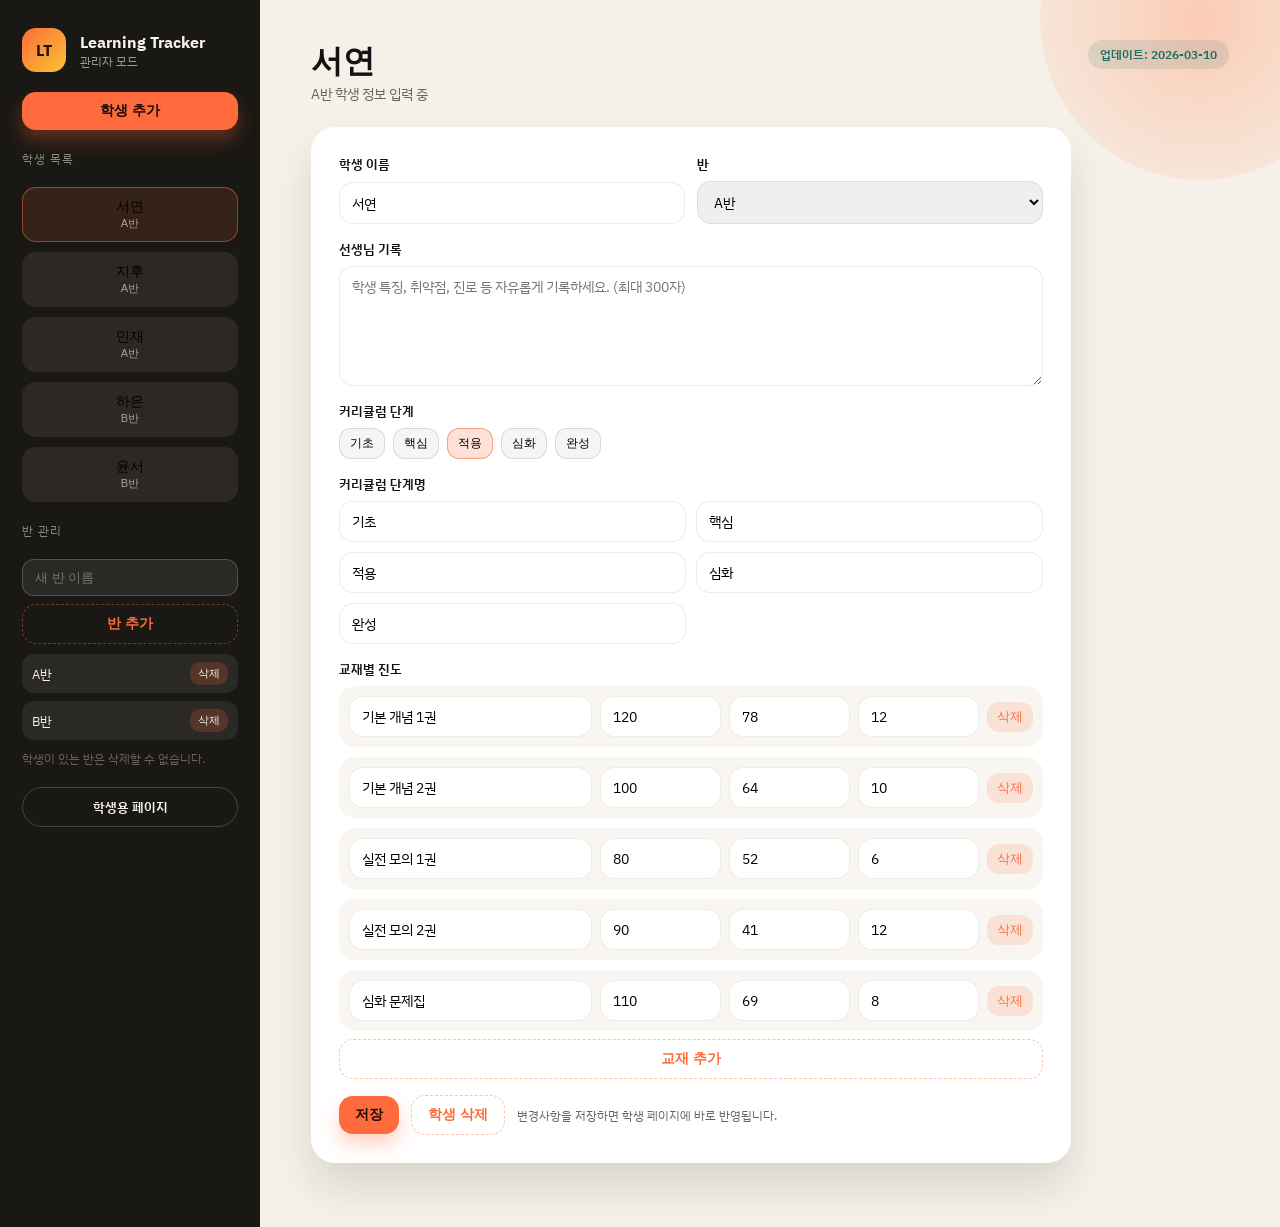
==== admin.html @ 5e3a5929 "helloworld" ====
﻿<!DOCTYPE html>
<html lang="ko">
<head>
  <meta charset="UTF-8" />
  <meta name="viewport" content="width=device-width, initial-scale=1" />
  <title>관리자 - 학습 트래커</title>
  <link rel="preconnect" href="https://fonts.googleapis.com" />
  <link rel="preconnect" href="https://fonts.gstatic.com" crossorigin />
  <link href="https://fonts.googleapis.com/css2?family=IBM+Plex+Sans+KR:wght@300;400;500;600;700&family=Unbounded:wght@500;700&display=swap" rel="stylesheet" />
  <link rel="stylesheet" href="styles.css" />
</head>
<body class="admin">
  <div class="background">
    <div class="orb orb--three"></div>
    <div class="orb orb--four"></div>
  </div>

  <div class="admin-shell">
    <aside class="admin-sidebar">
      <div class="brand">
        <div class="brand__badge">LT</div>
        <div>
          <div class="brand__title">Learning Tracker</div>
          <div class="brand__subtitle">관리자 모드</div>
        </div>
      </div>

      <button class="primary-button" id="addStudentButton">학생 추가</button>
      <div class="nav-title">학생 목록</div>
      <div class="student-list" id="studentListNav"></div>
      <div class="nav-title">반 관리</div>
      <div class="class-manager">
        <div class="class-input">
          <input id="classNameInput" type="text" placeholder="새 반 이름" />
          <button class="ghost-button" id="addClassButton">반 추가</button>
        </div>
        <div class="class-list" id="classList"></div>
        <p class="helper" id="classHelper">학생이 있는 반은 삭제할 수 없습니다.</p>
      </div>
      <a class="link-button link-button--ghost" href="index.html">학생용 페이지</a>
    </aside>

    <main class="admin-main">
      <header class="admin-header">
        <div>
          <h1 id="adminStudentName">학생 선택</h1>
          <p class="muted" id="adminSubtitle">왼쪽에서 학생을 선택해 정보를 입력하세요.</p>
        </div>
        <div class="pill" id="updatedAt">업데이트: -</div>
      </header>

      <section class="admin-card">
        <div class="field-row">
          <div class="field">
            <label for="studentNameInput">학생 이름</label>
            <input id="studentNameInput" type="text" placeholder="학생 이름" />
          </div>
          <div class="field">
            <label for="classSelect">반</label>
            <select id="classSelect"></select>
          </div>
        </div>

        <div class="field">
          <label for="teacherNotes">선생님 기록</label>
          <textarea id="teacherNotes" maxlength="300" placeholder="학생 특징, 취약점, 진로 등 자유롭게 기록하세요. (최대 300자)"></textarea>
        </div>

        <div class="field">
          <label for="curriculumSelect">커리큘럼 단계</label>
          <div class="stepper-input" id="curriculumSelect"></div>
        </div>

        <div class="field">
          <label for="curriculumNames">커리큘럼 단계명</label>
          <div class="curriculum-names" id="curriculumNames"></div>
        </div>

        <div class="field">
          <label>교재별 진도</label>
          <div class="books" id="booksContainer"></div>
          <button class="ghost-button" id="addBookButton">교재 추가</button>
        </div>

        <div class="actions">
          <button class="primary-button" id="saveButton">저장</button>
          <button class="ghost-button" id="deleteStudentButton">학생 삭제</button>
          <span class="helper" id="saveHelper">변경사항을 저장하면 학생 페이지에 바로 반영됩니다.</span>
        </div>
      </section>
    </main>
  </div>

  <script src="data.js"></script>
  <script src="store.js"></script>
  <script src="admin.js"></script>
</body>
</html>
---- styles.css ----
﻿:root {
  --bg: #f6f1e8;
  --ink: #131313;
  --muted: #6a645b;
  --card: #ffffff;
  --accent: #ff6b3d;
  --accent-2: #1f6c63;
  --accent-3: #f7c531;
  --accent-4: #2b2d49;
  --shadow: 0 24px 40px rgba(18, 18, 18, 0.12);
  --outline: rgba(19, 19, 19, 0.08);
}

* {
  box-sizing: border-box;
  margin: 0;
  padding: 0;
}

body {
  font-family: "IBM Plex Sans KR", sans-serif;
  color: var(--ink);
  background: var(--bg);
  min-height: 100vh;
  position: relative;
  overflow-x: hidden;
}

.background {
  position: fixed;
  inset: 0;
  z-index: -1;
  overflow: hidden;
}

.orb {
  position: absolute;
  border-radius: 999px;
  filter: blur(0px);
  opacity: 0.7;
  animation: float 12s ease-in-out infinite;
}

.orb--one {
  width: 340px;
  height: 340px;
  background: radial-gradient(circle, rgba(255, 213, 153, 0.9), rgba(255, 213, 153, 0));
  top: -120px;
  left: -80px;
}

.orb--two {
  width: 280px;
  height: 280px;
  background: radial-gradient(circle, rgba(104, 177, 166, 0.8), rgba(104, 177, 166, 0));
  bottom: -120px;
  right: -60px;
  animation-delay: 2s;
}

.orb--three {
  width: 320px;
  height: 320px;
  background: radial-gradient(circle, rgba(255, 173, 140, 0.8), rgba(255, 173, 140, 0));
  top: -140px;
  right: -80px;
}

.orb--four {
  width: 260px;
  height: 260px;
  background: radial-gradient(circle, rgba(80, 110, 168, 0.6), rgba(80, 110, 168, 0));
  bottom: -120px;
  left: -60px;
  animation-delay: 3s;
}

@keyframes float {
  0%,
  100% {
    transform: translateY(0px);
  }
  50% {
    transform: translateY(20px);
  }
}

h1, h2, h3 {
  font-family: "Unbounded", sans-serif;
  letter-spacing: -0.5px;
}

a {
  color: inherit;
  text-decoration: none;
}

.muted {
  color: var(--muted);
  font-size: 14px;
}

.helper {
  color: var(--muted);
  font-size: 12px;
}

.pill {
  background: rgba(31, 108, 99, 0.12);
  color: var(--accent-2);
  padding: 6px 12px;
  border-radius: 999px;
  font-size: 12px;
  font-weight: 600;
}

.link-button {
  padding: 10px 16px;
  border-radius: 999px;
  background: rgba(19, 19, 19, 0.08);
  font-weight: 600;
  font-size: 13px;
  transition: transform 0.2s ease, background 0.2s ease;
}

.link-button:hover {
  background: rgba(19, 19, 19, 0.16);
  transform: translateY(-1px);
}

.link-button--ghost {
  background: transparent;
  border: 1px solid rgba(248, 246, 242, 0.2);
  color: #f7f3ed;
  text-align: center;
}

.primary-button,
.ghost-button {
  border: none;
  border-radius: 14px;
  padding: 10px 16px;
  font-weight: 600;
  font-size: 14px;
  cursor: pointer;
  transition: transform 0.2s ease, box-shadow 0.2s ease;
}

.primary-button {
  background: var(--accent);
  color: #1b0c06;
  box-shadow: 0 10px 18px rgba(255, 107, 61, 0.3);
}

.primary-button:hover {
  transform: translateY(-1px);
}

.ghost-button {
  background: transparent;
  color: var(--accent);
  border: 1px dashed rgba(255, 107, 61, 0.4);
}

.topbar {
  display: flex;
  align-items: center;
  justify-content: space-between;
  padding: 24px clamp(20px, 4vw, 48px);
}

.brand {
  display: flex;
  gap: 14px;
  align-items: center;
}

.brand__badge {
  width: 44px;
  height: 44px;
  border-radius: 14px;
  background: linear-gradient(135deg, #ff6b3d, #f7c531);
  display: grid;
  place-items: center;
  font-weight: 700;
  color: #1a140f;
}

.brand__title {
  font-weight: 700;
}

.brand__subtitle {
  font-size: 12px;
  color: var(--muted);
}

.tracker-main {
  display: flex;
  flex-direction: column;
  gap: 28px;
  padding: 0 clamp(20px, 4vw, 48px) 64px;
}

.search-card {
  background: var(--card);
  border-radius: 26px;
  padding: clamp(20px, 4vw, 32px);
  box-shadow: var(--shadow);
  display: grid;
  gap: 20px;
}

.search-card h1 {
  font-size: clamp(26px, 4vw, 34px);
}

.search-input {
  display: grid;
  gap: 8px;
}

.search-input input {
  width: 100%;
  padding: 14px 16px;
  border-radius: 14px;
  border: 1px solid var(--outline);
  font-size: 15px;
  font-family: inherit;
}

.search-input input:focus {
  outline: 2px solid rgba(255, 107, 61, 0.4);
  border-color: transparent;
}

.tracker-content {
  display: grid;
  gap: 24px;
  animation: fadeIn 0.6s ease;
}

@keyframes fadeIn {
  from {
    opacity: 0;
    transform: translateY(8px);
  }
  to {
    opacity: 1;
    transform: translateY(0);
  }
}

.empty-state {
  background: rgba(255, 255, 255, 0.7);
  border-radius: 22px;
  padding: 28px;
  border: 1px dashed rgba(19, 19, 19, 0.12);
}

.section-card {
  background: var(--card);
  border-radius: 26px;
  padding: clamp(20px, 3vw, 30px);
  box-shadow: var(--shadow);
  display: grid;
  gap: 18px;
}

.section-header {
  display: flex;
  align-items: center;
  justify-content: space-between;
  gap: 12px;
}

.section-title {
  font-size: 20px;
}

.progress-grid {
  display: grid;
  grid-template-columns: repeat(auto-fit, minmax(220px, 1fr));
  gap: 16px;
}

.progress-card {
  background: rgba(248, 244, 238, 0.9);
  border-radius: 20px;
  padding: 18px;
  display: grid;
  gap: 12px;
  border: 1px solid rgba(19, 19, 19, 0.06);
}

.progress-card__title {
  font-weight: 600;
  font-size: 16px;
}

.progress-meta {
  display: flex;
  justify-content: space-between;
  font-size: 12px;
  color: var(--muted);
}

.progress-bar {
  display: flex;
  height: 14px;
  border-radius: 999px;
  overflow: hidden;
  background: rgba(19, 19, 19, 0.08);
}

.progress-bar__segment {
  height: 100%;
}

.progress-bar__segment--done {
  background: var(--accent-2);
}

.progress-bar__segment--homework {
  background: rgba(31, 108, 99, 0.35);
}

.progress-bar__segment--rest {
  background: rgba(19, 19, 19, 0.08);
}

.stepper {
  display: grid;
  gap: 16px;
  position: relative;
  --step-dot: 28px;
  --step-radius: 14px;
  --step-line: 4px;
  --step-padding: 0px;
}

.stepper-track {
  position: absolute;
  left: calc(var(--step-padding) + var(--step-dot) / 2);
  right: calc(var(--step-padding) + var(--step-dot) / 2);
  top: calc((var(--step-dot) - var(--step-line)) / 2);
  height: var(--step-line);
  border-radius: 999px;
  background: rgba(19, 19, 19, 0.18);
}

.stepper-track__fill {
  position: absolute;
  inset: 0;
  width: 0;
  border-radius: 999px;
  background: var(--accent-2);
  transition: width 0.4s ease;
}

.stepper-steps {
  display: grid;
  grid-template-columns: repeat(5, minmax(0, 1fr));
  gap: 24px;
  align-items: start;
  padding: 0 var(--step-padding);
}

.step {
  display: grid;
  justify-items: center;
  gap: 8px;
  font-size: 13px;
  text-align: center;
}

.step__dot {
  width: var(--step-dot);
  height: var(--step-dot);
  border-radius: 50%;
  background: #d7d4cd;
  border: 3px solid #d7d4cd;
  display: grid;
  place-items: center;
}

.step.is-active .step__dot {
  background: var(--accent);
  border-color: var(--accent);
  box-shadow: 0 0 0 6px rgba(255, 107, 61, 0.18);
}

.step.is-complete .step__dot {
  background: var(--accent-2);
  border-color: var(--accent-2);
}

.step.is-complete .step__dot::after {
  content: "✓";
  font-size: 14px;
  font-weight: 700;
  color: #ffffff;
}

.stepper-info {
  display: flex;
  justify-content: space-between;
  font-size: 13px;
  color: var(--muted);
}

.stepper-steps--overlay {
  margin-top: 0;
  position: relative;
  z-index: 1;
  pointer-events: none;
}

.admin-shell {
  display: grid;
  grid-template-columns: 260px 1fr;
  min-height: 100vh;
}

.admin-sidebar {
  background: #1a1814;
  color: #f7f3ed;
  padding: 28px 22px;
  display: flex;
  flex-direction: column;
  gap: 20px;
}

.admin-sidebar .brand__subtitle {
  color: rgba(247, 243, 237, 0.6);
}

.nav-title {
  font-size: 12px;
  text-transform: uppercase;
  letter-spacing: 1px;
  color: rgba(247, 243, 237, 0.5);
}

.student-list {
  display: grid;
  gap: 10px;
}

.class-manager {
  display: grid;
  gap: 10px;
}

.class-input {
  display: grid;
  gap: 8px;
}

.class-input input {
  padding: 10px 12px;
  border-radius: 12px;
  border: 1px solid rgba(247, 243, 237, 0.2);
  background: rgba(247, 243, 237, 0.08);
  color: #f7f3ed;
  font-size: 13px;
}

.class-list {
  display: grid;
  gap: 8px;
}

.class-item {
  display: flex;
  justify-content: space-between;
  align-items: center;
  gap: 8px;
  padding: 8px 10px;
  border-radius: 12px;
  background: rgba(247, 243, 237, 0.08);
  font-size: 13px;
}

.class-item button {
  border: none;
  background: rgba(255, 107, 61, 0.2);
  color: #f7f3ed;
  border-radius: 10px;
  padding: 4px 8px;
  font-size: 11px;
  cursor: pointer;
}

.curriculum-names {
  display: grid;
  grid-template-columns: repeat(2, minmax(0, 1fr));
  gap: 10px;
}

.curriculum-names input {
  padding: 10px 12px;
  border-radius: 12px;
  border: 1px solid var(--outline);
  font-family: inherit;
  font-size: 13px;
}

.student-item {
  background: rgba(247, 243, 237, 0.08);
  border-radius: 14px;
  padding: 10px 12px;
  border: 1px solid transparent;
  cursor: pointer;
  font-size: 14px;
}

.student-item.is-active {
  border-color: rgba(255, 107, 61, 0.5);
  background: rgba(255, 107, 61, 0.12);
}

.student-meta {
  font-size: 11px;
  color: rgba(247, 243, 237, 0.6);
}

.admin-main {
  padding: 40px clamp(20px, 4vw, 56px) 64px;
  display: grid;
  gap: 24px;
}

.admin-header {
  display: flex;
  align-items: flex-start;
  justify-content: space-between;
  gap: 16px;
}

.admin-card {
  background: var(--card);
  border-radius: 24px;
  padding: clamp(18px, 2.5vw, 28px);
  box-shadow: var(--shadow);
  display: grid;
  gap: 16px;
  max-width: 760px;
}

.field-row {
  display: grid;
  grid-template-columns: repeat(2, minmax(0, 1fr));
  gap: 12px;
}

.field {
  display: grid;
  gap: 8px;
}

.field label {
  font-weight: 600;
  font-size: 13px;
}

.field input,
.field select,
.field textarea {
  padding: 10px 12px;
  border-radius: 14px;
  border: 1px solid var(--outline);
  font-family: inherit;
  font-size: 14px;
}

.field textarea {
  min-height: 120px;
  resize: vertical;
}

.stepper-input {
  display: flex;
  gap: 8px;
  flex-wrap: wrap;
}

.stepper-input button {
  padding: 6px 10px;
  border-radius: 12px;
  border: 1px solid rgba(19, 19, 19, 0.12);
  background: rgba(19, 19, 19, 0.04);
  cursor: pointer;
  font-size: 12px;
}

.stepper-input button.is-active {
  background: rgba(255, 107, 61, 0.2);
  border-color: rgba(255, 107, 61, 0.6);
}

.books {
  display: grid;
  gap: 10px;
}

.book-row {
  display: grid;
  grid-template-columns: 2fr repeat(3, minmax(0, 1fr)) auto;
  gap: 8px;
  align-items: center;
  background: rgba(248, 244, 238, 0.8);
  border-radius: 16px;
  padding: 10px;
}

.book-row input {
  width: 100%;
}

.remove-button {
  border: none;
  background: rgba(255, 107, 61, 0.15);
  color: var(--accent);
  border-radius: 12px;
  padding: 6px 10px;
  cursor: pointer;
}

.actions {
  display: flex;
  align-items: center;
  gap: 12px;
}

@media (max-width: 980px) {
  .admin-shell {
    grid-template-columns: 1fr;
  }

  .admin-sidebar {
    flex-direction: row;
    flex-wrap: wrap;
  }

  .student-list {
    grid-template-columns: repeat(auto-fit, minmax(140px, 1fr));
  }
}

@media (max-width: 720px) {
  .topbar {
    flex-direction: column;
    align-items: flex-start;
    gap: 16px;
  }

  .field-row {
    grid-template-columns: 1fr;
  }

  .book-row {
    grid-template-columns: 1fr 1fr;
    grid-auto-rows: auto;
  }

  .book-row input:nth-child(1) {
    grid-column: span 2;
  }

  .book-row .remove-button {
    grid-column: span 2;
  }
}
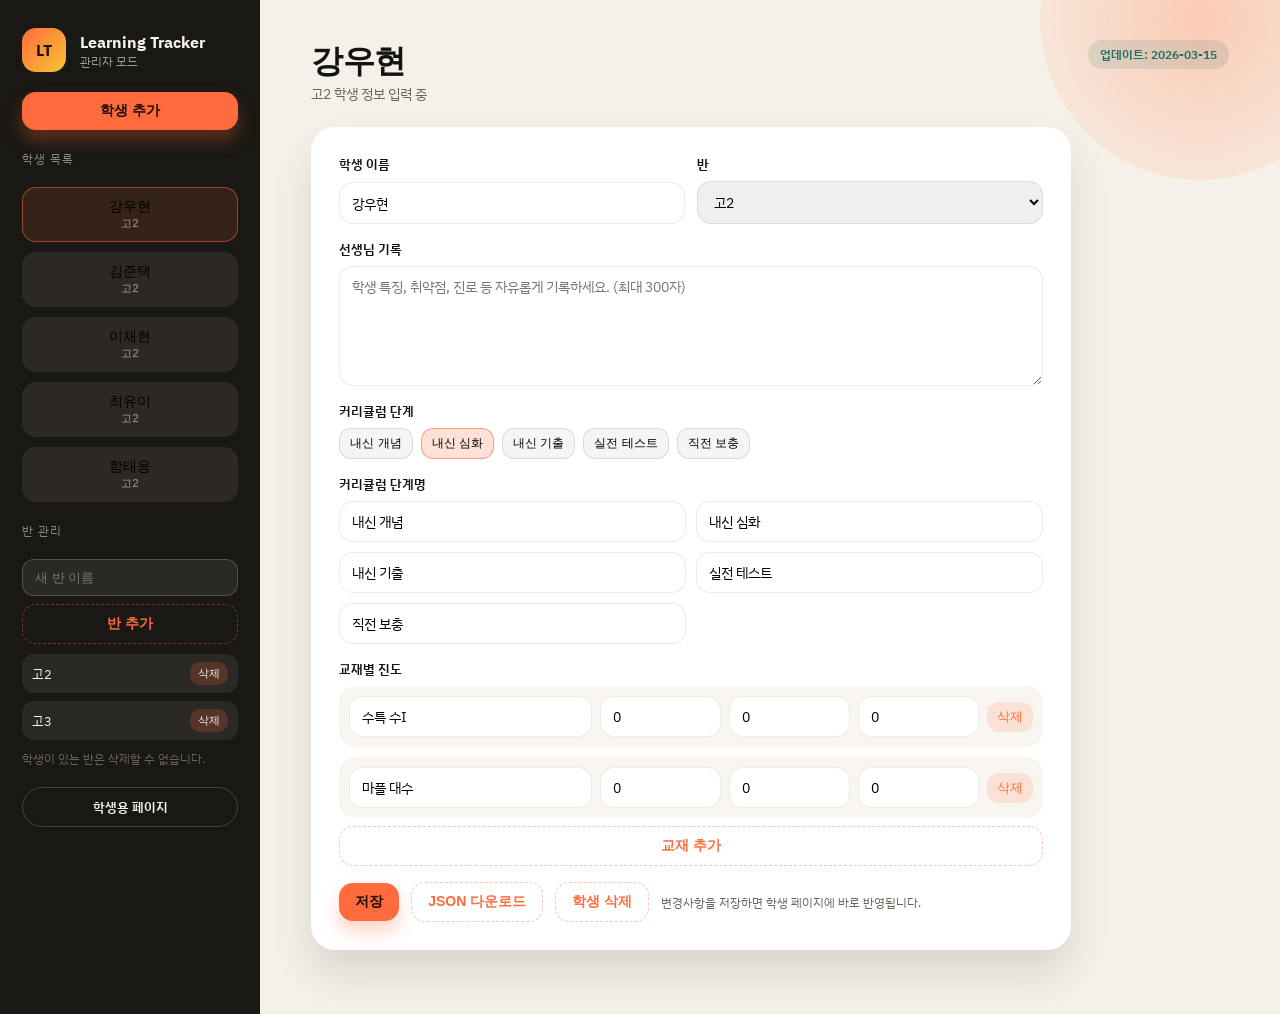
==== commit 0a5d047f: "lt.0.1" ====
--- a/admin.html
+++ b/admin.html
@@ -84,6 +84,7 @@
 
         <div class="actions">
           <button class="primary-button" id="saveButton">저장</button>
+          <button class="ghost-button" id="exportButton">JSON 다운로드</button>
           <button class="ghost-button" id="deleteStudentButton">학생 삭제</button>
           <span class="helper" id="saveHelper">변경사항을 저장하면 학생 페이지에 바로 반영됩니다.</span>
         </div>
@@ -91,7 +92,6 @@
     </main>
   </div>
 
-  <script src="data.js"></script>
   <script src="store.js"></script>
   <script src="admin.js"></script>
 </body>
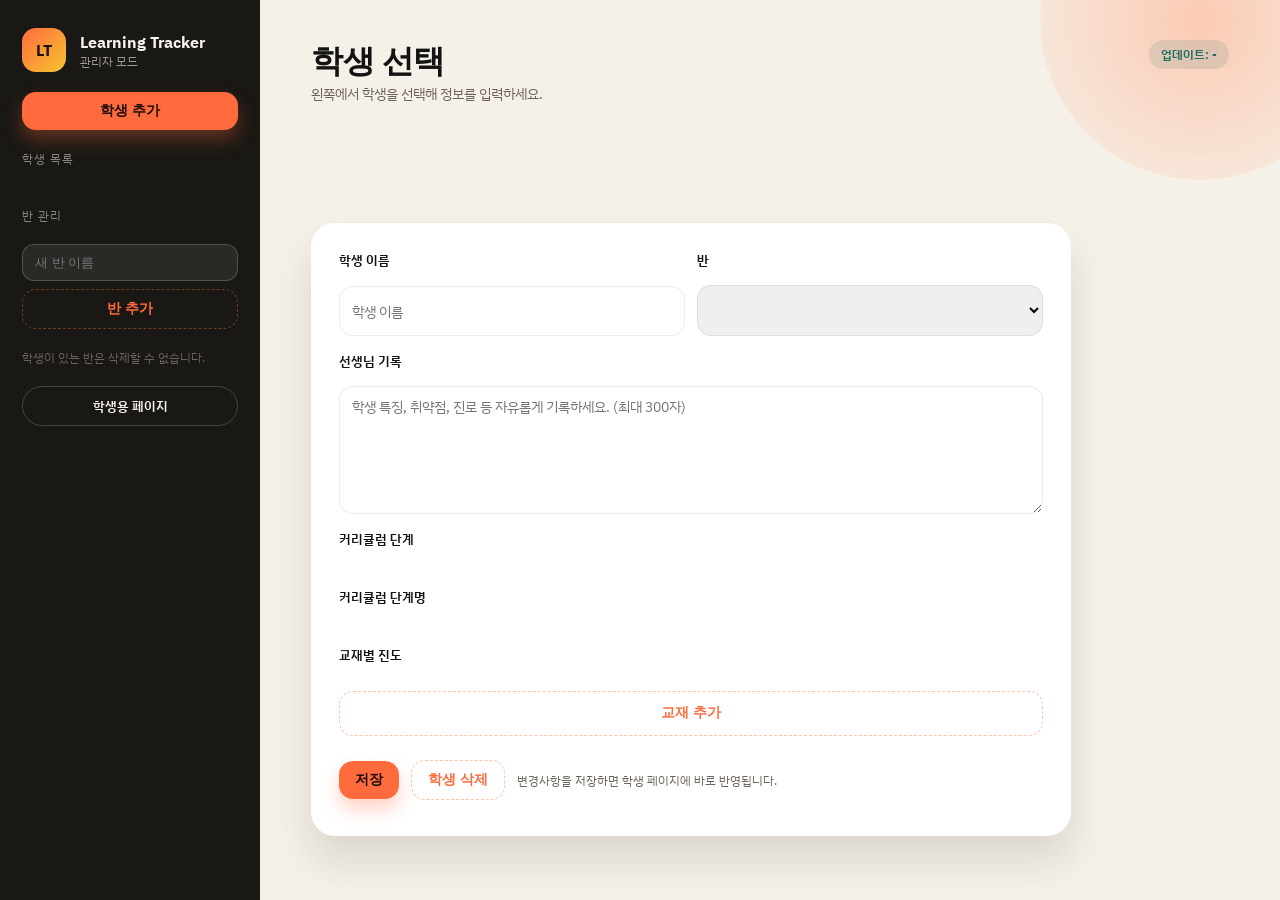
==== commit 1cba137e: "lt.0.2.3" ====
--- a/admin.html
+++ b/admin.html
@@ -84,7 +84,6 @@
 
         <div class="actions">
           <button class="primary-button" id="saveButton">저장</button>
-          <button class="ghost-button" id="exportButton">JSON 다운로드</button>
           <button class="ghost-button" id="deleteStudentButton">학생 삭제</button>
           <span class="helper" id="saveHelper">변경사항을 저장하면 학생 페이지에 바로 반영됩니다.</span>
         </div>
